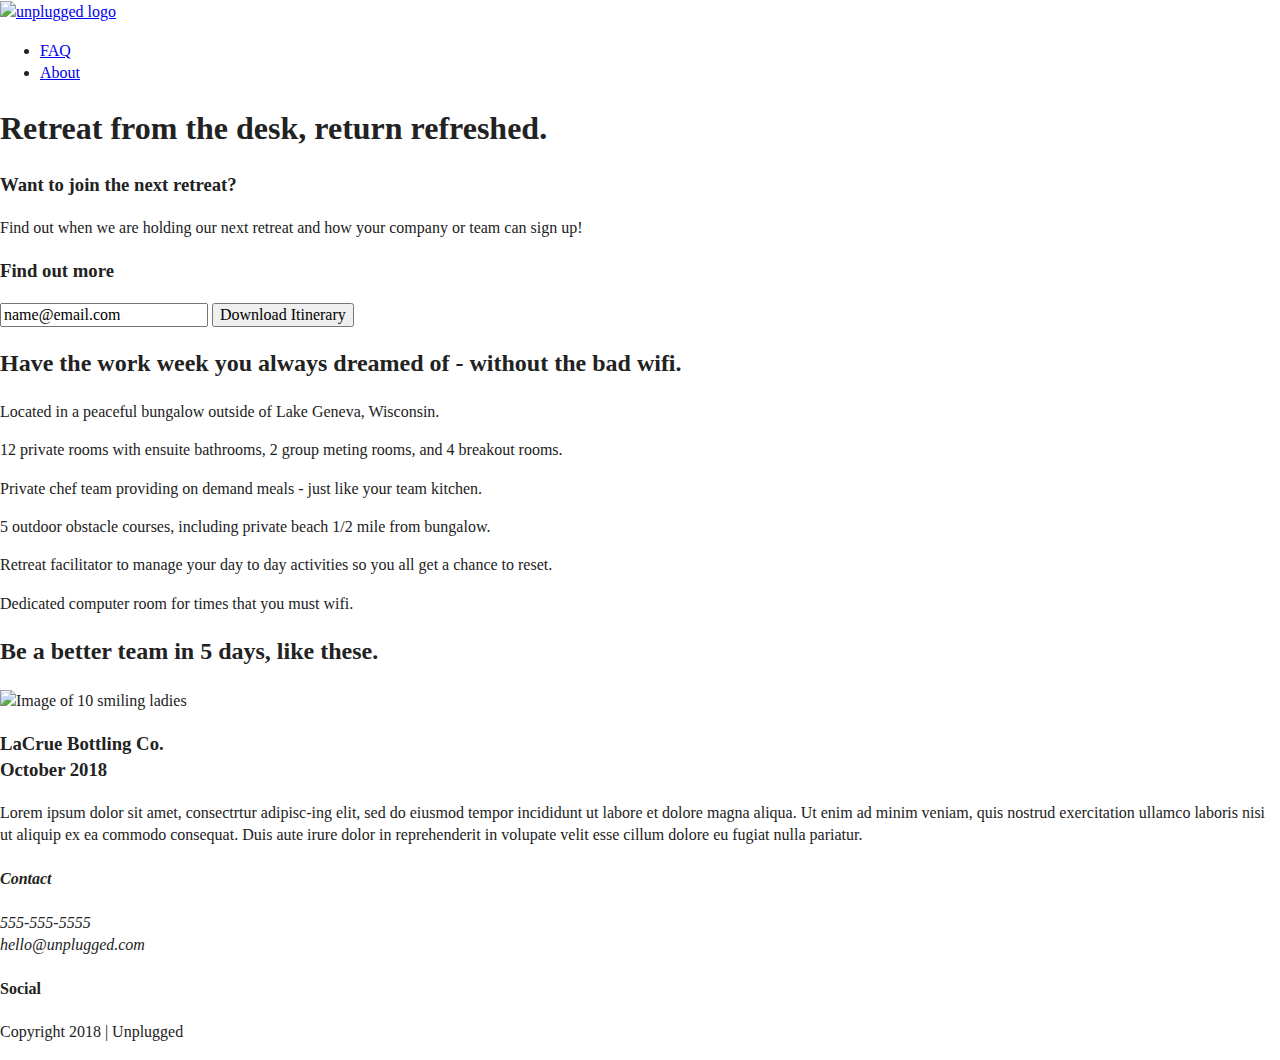
==== index.html @ beb0c704 "Completed bottom half of the homepage" ====
<!doctype html>
<html class="no-js" lang="">

<head>
  <meta charset="utf-8">
  <title>Unplugged Retreat</title>
  <meta name="description" content="">
  <meta name="viewport" content="width=device-width, initial-scale=1">

  <meta property="og:title" content="">
  <meta property="og:type" content="">
  <meta property="og:url" content="">
  <meta property="og:image" content="">

  <link rel="manifest" href="site.webmanifest">
  <link rel="apple-touch-icon" href="icon.png">
  <!-- Place favicon.ico in the root directory -->

  <link rel="stylesheet" href="css/normalize.css">
  <link rel="stylesheet" href="css/main.css">

  <meta name="theme-color" content="#fafafa">
</head>

<body>

  <!-- Add your site or application content here -->

  <header>
    <div class="content-wrapper">
      <a href="#"><img src="" alt="unplugged logo"></a>
      <div class="header-divider"></div>
      
      <nav>
        <ul>
          <li><a href="faq/index.html" target="_blank">FAQ</a></li>
          <li><a href="about/index.html" target="_blank">About</a></li>
        </ul>
      </nav>

    </div>
  </header>
  
  <main>

    <section class="hero-area">
      <div class="content-wrapper">
        <h1> Retreat from the desk, return refreshed.</h1>
      </div>  
    </section>

    <aside> <!-- newsletter sign up-->
      <div class="content-wrapper">
        <div class="form-description">
          <h3>Want to join the next retreat?</h3>
          <p>Find out when we are holding our next retreat and how your company or team can sign up!</p>
        </div>

        <div class="form">
          <h3>Find out more</h3>
          <input type="text" name="name" value="name@email.com">
          <input type="button" value="Download Itinerary">
        </div>

      </div> <!-- newsletter sign up content wrapper ends -->
    </aside>

    <section class="features"> <!-- features section-->
      <div class="content-wrapper">
        <h2>Have the work week you always dreamed of - without the bad wifi.</h2>  
        <div class="features-items">
          <article>
            <p class="fontawesome-icon"></p>
            <p class="features-item-description">Located in a peaceful bungalow outside of Lake Geneva, Wisconsin.</p>
          </article>

          <article>
            <p class="fontawesome-icon"></p>
            <p class="features-item-description">12 private rooms with ensuite bathrooms, 2 group meting rooms, and 4 breakout rooms.</p>
          </article>

          <article>
            <p class="fontawesome-icon"></p>
            <p class="features-item-description">Private chef team providing on demand meals - just like your team kitchen.</p>
          </article>

          <article>
            <p class="fontawesome-icon"></p>
            <p class="features-item-description">5 outdoor obstacle courses, including private beach 1/2 mile from bungalow.</p>
          </article>

          <article>
            <p class="fontawesome-icon"></p>
            <p class="features-item-description">Retreat facilitator to manage your day to day activities so you all get a chance to reset.</p>
          </article>

          <article>
            <p class="fontawesome-icon"></p>
            <p class="features-item-description">Dedicated computer room for times that you must wifi.</p>
          </article>
        </div>
      </div><!-- features content wrapper ends -->
    </section> 
     
    <section class="reviews"> <!-- reviews section-->
      <div class="content-wrapper">
        <h2>Be a better team in 5 days, like these.</h2>  
      
        <article>
          <div>
            <img src="" alt="Image of 10 smiling ladies">
            <h3>LaCrue Bottling Co.<br>October 2018</h3>
            <p>Lorem ipsum dolor sit amet, consectrtur adipisc-ing elit, sed do eiusmod tempor incididunt ut labore et dolore magna aliqua. Ut enim ad minim veniam, quis nostrud exercitation ullamco laboris nisi ut aliquip ex ea commodo consequat. Duis aute irure dolor in reprehenderit in volupate velit esse cillum dolore eu fugiat nulla pariatur.</p>  
          </div>
        </article>

      </div><!-- review content wrapper ends -->
    </section> 
  </main> <!-- main wrapper ends-->

  <footer>
    <div class="content-wrapper">
      <div class="footer-content">
        <address class="contact">
          <h4>Contact</h4>
          <p>
            555-555-5555<br>
            hello@unplugged.com
          </p>
        </address>
      
        <div class="social">
          <h4>Social</h4>
          
          <div class="social-icons">
            <p>
              <a href="https://www.facebook.com/Skillcrush/" target="_blank"></a>
            </p>
            <p>
              <a href="https://twitter.com/Skillcrush" target="_blank"></a>
            </p>
            <p>
              <a href="https://www.instagram.com/skillcrush/" target="_blank"></a>
            </p>
          </div>  
        </div> <!-- "social" class ends here --> 

      </div> <!-- "footer content" class ends --> 
    </div> <!--content-wrapper ends-->
  
    <div class="copyright">
      <p>Copyright 2018 | Unplugged</p> 
    </div>
  </footer>

  <script src="js/vendor/modernizr-3.11.2.min.js"></script>
  <script src="js/plugins.js"></script>
  <script src="js/main.js"></script>

  <!-- Google Analytics: change UA-XXXXX-Y to be your site's ID. -->
  <script>
    window.ga = function () { ga.q.push(arguments) }; ga.q = []; ga.l = +new Date;
    ga('create', 'UA-XXXXX-Y', 'auto'); ga('set', 'anonymizeIp', true); ga('set', 'transport', 'beacon'); ga('send', 'pageview')
  </script>
  <script src="https://www.google-analytics.com/analytics.js" async></script>
</body>

</html>
---- css/main.css ----
/*! HTML5 Boilerplate v8.0.0 | MIT License | https://html5boilerplate.com/ */

/* main.css 2.1.0 | MIT License | https://github.com/h5bp/main.css#readme */
/*
 * What follows is the result of much research on cross-browser styling.
 * Credit left inline and big thanks to Nicolas Gallagher, Jonathan Neal,
 * Kroc Camen, and the H5BP dev community and team.
 */

/* ==========================================================================
   Base styles: opinionated defaults
   ========================================================================== */

html {
  color: #222;
  font-size: 1em;
  line-height: 1.4;
}

/*
 * Remove text-shadow in selection highlight:
 * https://twitter.com/miketaylr/status/12228805301
 *
 * Vendor-prefixed and regular ::selection selectors cannot be combined:
 * https://stackoverflow.com/a/16982510/7133471
 *
 * Customize the background color to match your design.
 */

::-moz-selection {
  background: #b3d4fc;
  text-shadow: none;
}

::selection {
  background: #b3d4fc;
  text-shadow: none;
}

/*
 * A better looking default horizontal rule
 */

hr {
  display: block;
  height: 1px;
  border: 0;
  border-top: 1px solid #ccc;
  margin: 1em 0;
  padding: 0;
}

/*
 * Remove the gap between audio, canvas, iframes,
 * images, videos and the bottom of their containers:
 * https://github.com/h5bp/html5-boilerplate/issues/440
 */

audio,
canvas,
iframe,
img,
svg,
video {
  vertical-align: middle;
}

/*
 * Remove default fieldset styles.
 */

fieldset {
  border: 0;
  margin: 0;
  padding: 0;
}

/*
 * Allow only vertical resizing of textareas.
 */

textarea {
  resize: vertical;
}

/* ==========================================================================
   Author's custom styles
   ========================================================================== */

/* ==========================================================================
   Helper classes
   ========================================================================== */

/*
 * Hide visually and from screen readers
 */

.hidden,
[hidden] {
  display: none !important;
}

/*
 * Hide only visually, but have it available for screen readers:
 * https://snook.ca/archives/html_and_css/hiding-content-for-accessibility
 *
 * 1. For long content, line feeds are not interpreted as spaces and small width
 *    causes content to wrap 1 word per line:
 *    https://medium.com/@jessebeach/beware-smushed-off-screen-accessible-text-5952a4c2cbfe
 */

.sr-only {
  border: 0;
  clip: rect(0, 0, 0, 0);
  height: 1px;
  margin: -1px;
  overflow: hidden;
  padding: 0;
  position: absolute;
  white-space: nowrap;
  width: 1px;
  /* 1 */
}

/*
 * Extends the .sr-only class to allow the element
 * to be focusable when navigated to via the keyboard:
 * https://www.drupal.org/node/897638
 */

.sr-only.focusable:active,
.sr-only.focusable:focus {
  clip: auto;
  height: auto;
  margin: 0;
  overflow: visible;
  position: static;
  white-space: inherit;
  width: auto;
}

/*
 * Hide visually and from screen readers, but maintain layout
 */

.invisible {
  visibility: hidden;
}

/*
 * Clearfix: contain floats
 *
 * For modern browsers
 * 1. The space content is one way to avoid an Opera bug when the
 *    `contenteditable` attribute is included anywhere else in the document.
 *    Otherwise it causes space to appear at the top and bottom of elements
 *    that receive the `clearfix` class.
 * 2. The use of `table` rather than `block` is only necessary if using
 *    `:before` to contain the top-margins of child elements.
 */

.clearfix::before,
.clearfix::after {
  content: " ";
  display: table;
}

.clearfix::after {
  clear: both;
}

/* ==========================================================================
   EXAMPLE Media Queries for Responsive Design.
   These examples override the primary ('mobile first') styles.
   Modify as content requires.
   ========================================================================== */

@media only screen and (min-width: 35em) {
  /* Style adjustments for viewports that meet the condition */
}

@media print,
  (-webkit-min-device-pixel-ratio: 1.25),
  (min-resolution: 1.25dppx),
  (min-resolution: 120dpi) {
  /* Style adjustments for high resolution devices */
}

/* ==========================================================================
   Print styles.
   Inlined to avoid the additional HTTP request:
   https://www.phpied.com/delay-loading-your-print-css/
   ========================================================================== */

@media print {
  *,
  *::before,
  *::after {
    background: #fff !important;
    color: #000 !important;
    /* Black prints faster */
    box-shadow: none !important;
    text-shadow: none !important;
  }

  a,
  a:visited {
    text-decoration: underline;
  }

  a[href]::after {
    content: " (" attr(href) ")";
  }

  abbr[title]::after {
    content: " (" attr(title) ")";
  }

  /*
   * Don't show links that are fragment identifiers,
   * or use the `javascript:` pseudo protocol
   */
  a[href^="#"]::after,
  a[href^="javascript:"]::after {
    content: "";
  }

  pre {
    white-space: pre-wrap !important;
  }

  pre,
  blockquote {
    border: 1px solid #999;
    page-break-inside: avoid;
  }

  /*
   * Printing Tables:
   * https://web.archive.org/web/20180815150934/http://css-discuss.incutio.com/wiki/Printing_Tables
   */
  thead {
    display: table-header-group;
  }

  tr,
  img {
    page-break-inside: avoid;
  }

  p,
  h2,
  h3 {
    orphans: 3;
    widows: 3;
  }

  h2,
  h3 {
    page-break-after: avoid;
  }
}
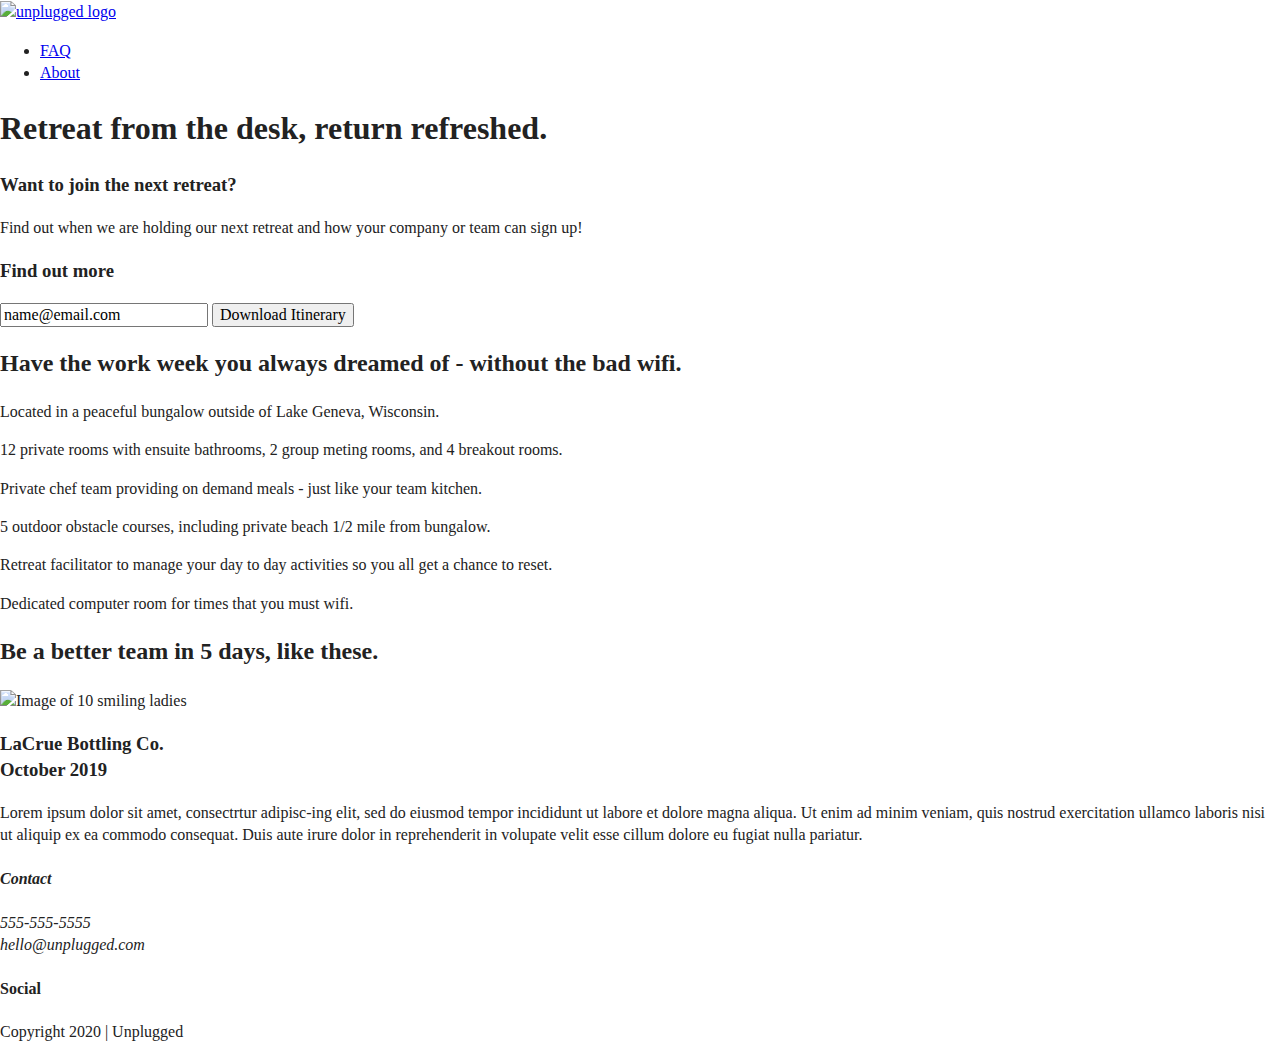
==== commit 0327e931: "Coded about page and updated footer code on all three pages" ====
--- a/index.html
+++ b/index.html
@@ -109,7 +109,7 @@
         <article>
           <div>
             <img src="" alt="Image of 10 smiling ladies">
-            <h3>LaCrue Bottling Co.<br>October 2018</h3>
+            <h3>LaCrue Bottling Co.<br>October 2019</h3>
             <p>Lorem ipsum dolor sit amet, consectrtur adipisc-ing elit, sed do eiusmod tempor incididunt ut labore et dolore magna aliqua. Ut enim ad minim veniam, quis nostrud exercitation ullamco laboris nisi ut aliquip ex ea commodo consequat. Duis aute irure dolor in reprehenderit in volupate velit esse cillum dolore eu fugiat nulla pariatur.</p>  
           </div>
         </article>
@@ -149,7 +149,7 @@
     </div> <!--content-wrapper ends-->
   
     <div class="copyright">
-      <p>Copyright 2018 | Unplugged</p> 
+      <p>Copyright 2020 | Unplugged</p> 
     </div>
   </footer>
 
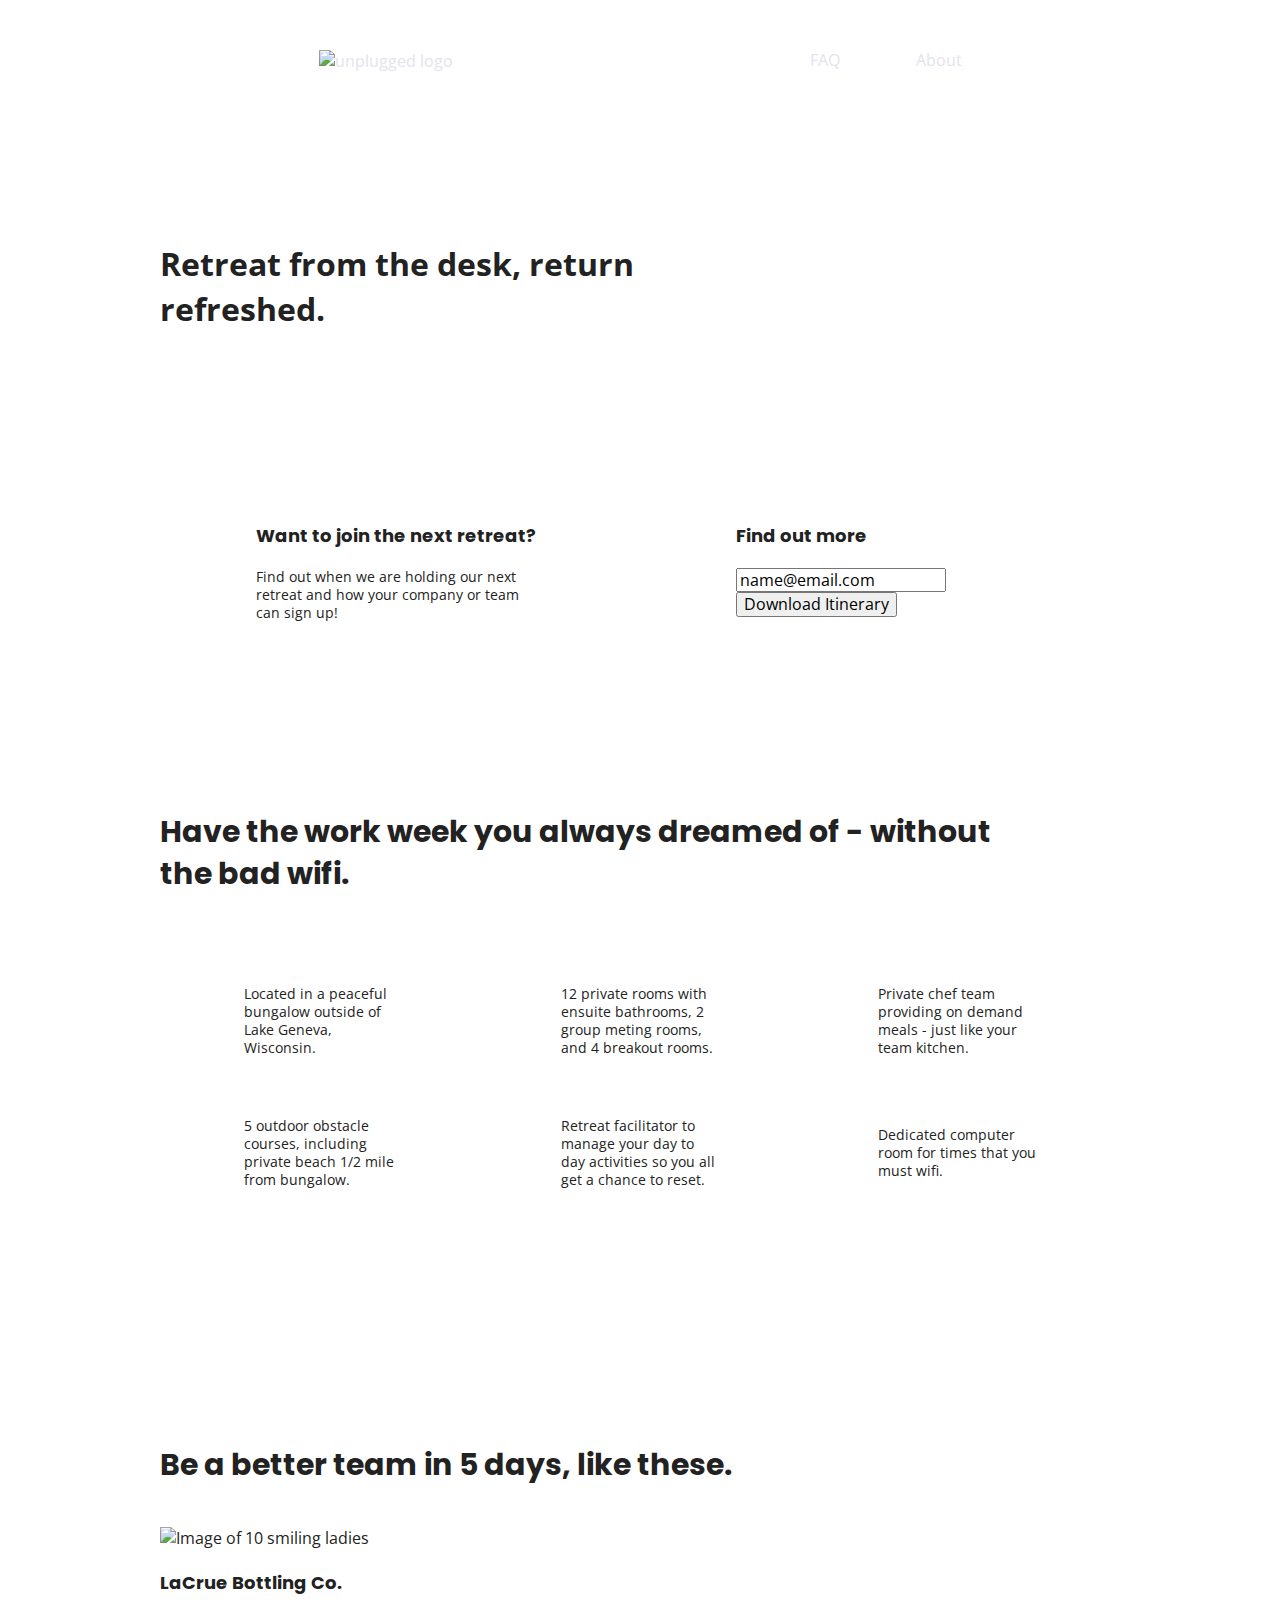
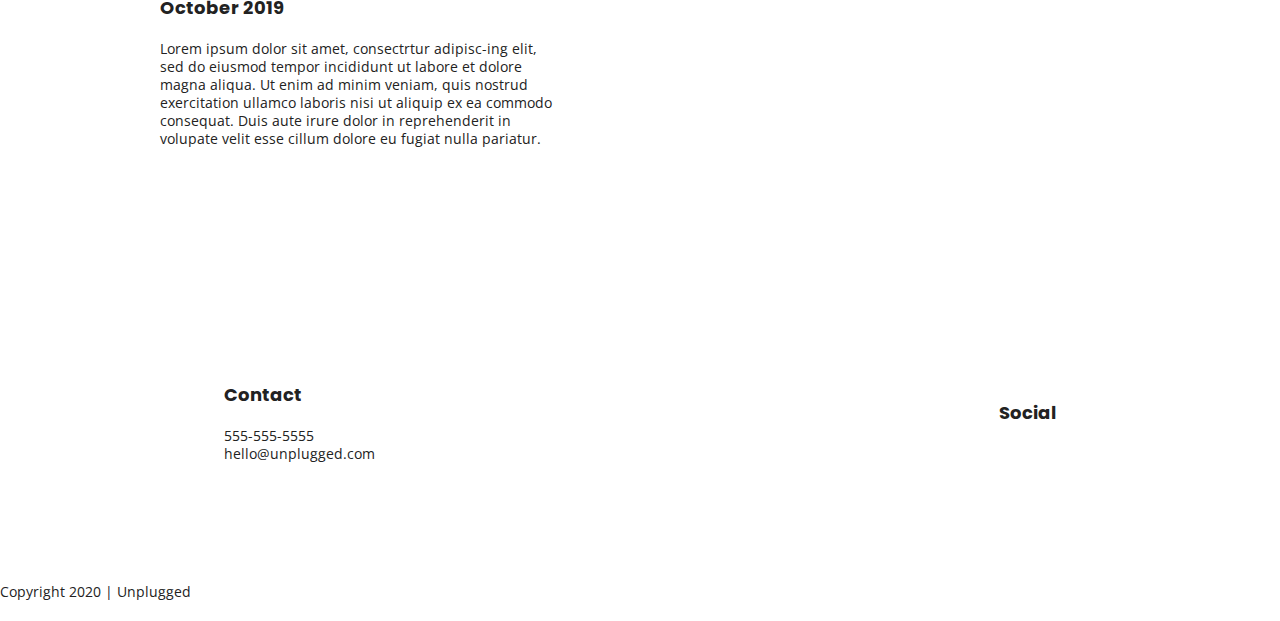
==== commit f25ad606: "Added a google fonts link to all three html files and general styles to the top of the main css doc." ====
--- a/index.html
+++ b/index.html
@@ -20,6 +20,9 @@
   <link rel="stylesheet" href="css/main.css">
 
   <meta name="theme-color" content="#fafafa">
+  
+  <!-- Google Fonts -->
+  <link href="https://fonts.googleapis.com/css?family=Open+Sans:400,700|Poppins:500,700" rel="stylesheet">
 </head>
 
 <body>
--- a/css/main.css
+++ b/css/main.css
@@ -86,6 +86,250 @@
 /* ==========================================================================
    Author's custom styles
    ========================================================================== */
+
+/* General Styles */
+ 
+html {
+	font-size: 16px;
+}
+ 
+body {
+  font-family: 'Open Sans', sans-serif;
+  font-size: 1em;
+  text-align: left;
+}
+ 
+ul, 
+ol {
+  list-style-type: none;
+}
+ 
+a {
+	color: #e2e3ed;
+  text-decoration: none;
+}
+ 
+h2 {
+  font-family: 'Poppins', sans-serif;
+  font-size: 1.875em;
+}
+ 
+h3, 
+h4 {
+  font-family: 'Poppins', sans-serif;
+  font-size: 1.125em;
+  margin: 20px 0;
+}
+ 
+p {
+	font-size: .875em;
+  line-height: 1.285;
+}
+ 
+img {
+ 
+}
+ 
+figure {
+ 
+}
+ 
+address {
+  font-style: normal;
+}
+
+.content-wrapper {
+  width: 90%;
+  margin: 50px 0;
+  }
+
+/*-- Base Header & Footer Styles --*/
+
+header, footer {
+  align-items: center;
+  display: flex;
+  flex-flow: row wrap;
+  justify-content: center;
+}
+
+header {
+  padding: 15px 0;
+}
+
+header .content-wrapper {
+  align-items: center;
+  display: flex;
+  flex-flow: row wrap;
+  justify-content: center;
+  margin: 0;
+}
+
+.header-divider {
+  width: 100%;
+  height: 1px;
+  margin: 10px 0 20px 0;
+}
+
+header nav {
+  align-items: center;
+  display: flex;
+  flex-flow: row wrap;
+  justify-content: space-around;
+  width: 60%;
+}
+
+header nav ul {
+  display: flex;
+  justify-content: space-around;
+  width: 100%;
+}
+
+footer {
+  flex-direction: column;
+}
+
+footer p {
+  margin: 0;
+}
+
+footer .content-wrapper {
+  margin: 50px 0;
+  width: 55%;
+}
+
+footer .contact {
+  margin-bottom: 50px;
+}
+
+footer .social-icons {
+  align-items: center;
+  display: flex;
+  justify-content: space-around;
+}
+
+footer .social-icons p {
+  align-items: center;
+  display: flex;
+  justify-content: center;
+}
+
+footer .copyright {
+  margin: 20px 0;
+}
+
+/*-- Mobile Styles - Homepage --*/
+
+/* Hero Area */
+
+.hero-area {
+  background: url('img/jake-melara-30679-unsplash.png');
+  display: flex;
+  flex-flow: row wrap;
+  justify-content: center;
+}
+
+/* Aside */
+
+aside {
+  display: flex;
+  justify-content: center;
+  align-items: center;
+  flex-flow: row wrap;
+}
+
+/* Features */
+
+.features {
+  display: flex;
+  flex-flow: row wrap;
+  justify-content: center;
+}
+
+.features h2 {
+  margin-bottom: 60px;
+}
+
+.features article {
+  margin: 30px 0;
+  width: 63%;
+}
+
+.features .features-items {
+  align-items: center;
+  display: flex;
+  flex-flow: row wrap;
+  justify-content: center;
+}
+
+.features p {
+  margin: 0;
+}
+
+/* Reviews */
+
+.reviews {
+  display: flex;
+  justify-content: center;
+  flex-flow: row wrap;
+}
+
+.reviews h2 {
+  margin-bottom: 40px;
+}
+
+.reviews h3 {
+  margin: 20px 0;
+  width: 55%;
+}
+
+/* ==========================================================================
+   About Page
+   ========================================================================== */
+
+.mission {
+  align-items: center;
+  display: flex;
+  flex-flow: row wrap;
+  justify-content: center;
+}
+
+.contact-section {
+  align-items: center;
+  display: flex;
+  flex-flow: row wrap;
+  justify-content: center;
+}
+
+.contact-content p {
+  margin: 0;
+}
+
+/* ==========================================================================
+   FAQ Page
+   ========================================================================== */
+
+.faq {
+  align-items: center;
+  display: flex;
+  flex-flow: row wrap;
+  justify-content: center;
+}
+
+.faq .content-wrapper {
+  align-items: center;
+  display: flex;
+  flex-flow: row wrap;
+  justify-content: center;
+  margin: 50px 0 0 0;
+}
+
+.faq h2 {
+  margin-bottom: 40px;
+}
+
+.faq-content {
+  margin-bottom: 50px;
+}
 
 /* ==========================================================================
    Helper classes
@@ -175,16 +419,192 @@
    Modify as content requires.
    ========================================================================== */
 
-@media only screen and (min-width: 35em) {
-  /* Style adjustments for viewports that meet the condition */
-}
-
-@media print,
-  (-webkit-min-device-pixel-ratio: 1.25),
-  (min-resolution: 1.25dppx),
-  (min-resolution: 120dpi) {
-  /* Style adjustments for high resolution devices */
-}
+  @media only screen and (min-width: 768px) {
+    /* Tablet Style here */
+
+    /* General styles */
+    .content-wrapper {
+      margin: 100px 0;
+      max-width: 640px;
+    }
+
+    /* Header */
+    header {
+      justify-content: space-around;
+      padding: 33px 0;
+    }
+
+    header .content-wrapper {
+      justify-content: space-around;
+      width: 100%;
+    }
+
+    header nav {
+      width: 20%; 
+    }
+
+    header nav ul {
+      justify-content: space-between;
+    }
+
+    .header-divider {
+      display: none;
+    }
+
+    /* Hero Area */
+
+    /* Aside */
+    aside .content-wrapper {
+      display: flex;
+      flex-flow: row wrap;
+      justify-content: space-between;
+      margin: 50px 0;
+    }
+
+    aside .content-wrapper .form-description,
+    aside .content-wrapper .form {               
+      margin: 0;
+      width:  40%;
+    }
+
+    /* Features */
+    .features article {
+      align-items: center;
+      display: flex;
+      flex-basis: 50%;
+      flex-flow: column wrap;
+      justify-content: center;
+    }
+
+    .features .features-item-description {
+      width: 50%;
+    }
+
+    /* Reviews */
+    .reviews article {
+      display: flex;
+      justify-content: space-between;
+    }
+
+    .reviews article div {
+      width: 49%;         
+    }
+
+    /* Footer */
+    footer .content-wrapper {
+      margin: 100px 0;
+      width: 65% 
+    }
+
+    .footer-content {
+      align-items: center;
+      display: flex;
+      justify-content: space-between;
+    }
+
+    footer .contact {
+      margin-bottom: 0;
+    }
+
+    footer .copyright {
+      width: 100%;
+    }
+
+    /* ==========================================================================
+     About Page
+     ========================================================================== */
+  
+    .mission-content {
+      display: flex;
+      justify-content: space-between;
+      align-items: center;
+      padding-top: 20px
+    }
+  
+    .mission-content p {
+      width: 45%;
+    }
+  
+    .contact-section .content-wrapper h2 {
+      width: 80%;
+    }
+  
+    .contact-content {
+      display: flex;
+      justify-content: space-between;
+      align-items: flex-start;
+    }
+
+    /* ==========================================================================
+     FAQ Page
+     ========================================================================== */
+  
+    .faq .content-wrapper {
+      justify-content: space-between;
+    }
+  
+    .faq-content {
+      flex-basis: 45%;
+    }
+  
+    .faq h2 {
+      width: 100%;
+    }
+
+  }
+
+  @media only screen and (min-width: 1200px) {
+    /* Desktop Style here */
+    .content-wrapper {
+      max-width: 960px;
+    }
+
+    /* Hero */
+    .hero-area h1 {
+      width: 60%;
+    }
+
+    /* Aside */
+    aside .content-wrapper {
+      justify-content: space-around;
+    }
+
+    aside .content-wrapper .form-description,
+    aside .content-wrapper .form {
+      width: 30%;
+    }
+
+    /* Features */
+    .features h2 {
+      width: 90%;
+    }
+
+    .features article {
+      flex-basis: 33%;
+    }
+  
+    /* Reviews */
+    .reviews article div {
+      width: 42%;
+    }
+
+    /* ==========================================================================
+    About Page
+    ========================================================================== */
+
+    .mission h2,
+    .contact-section .content-wrapper h2 {
+      width: 95%;
+    }
+
+    /* ==========================================================================
+    FAQ Page
+    ========================================================================== */
+    .faq h2 {
+      width: 100%;
+    }
+
+  }
 
 /* ==========================================================================
    Print styles.
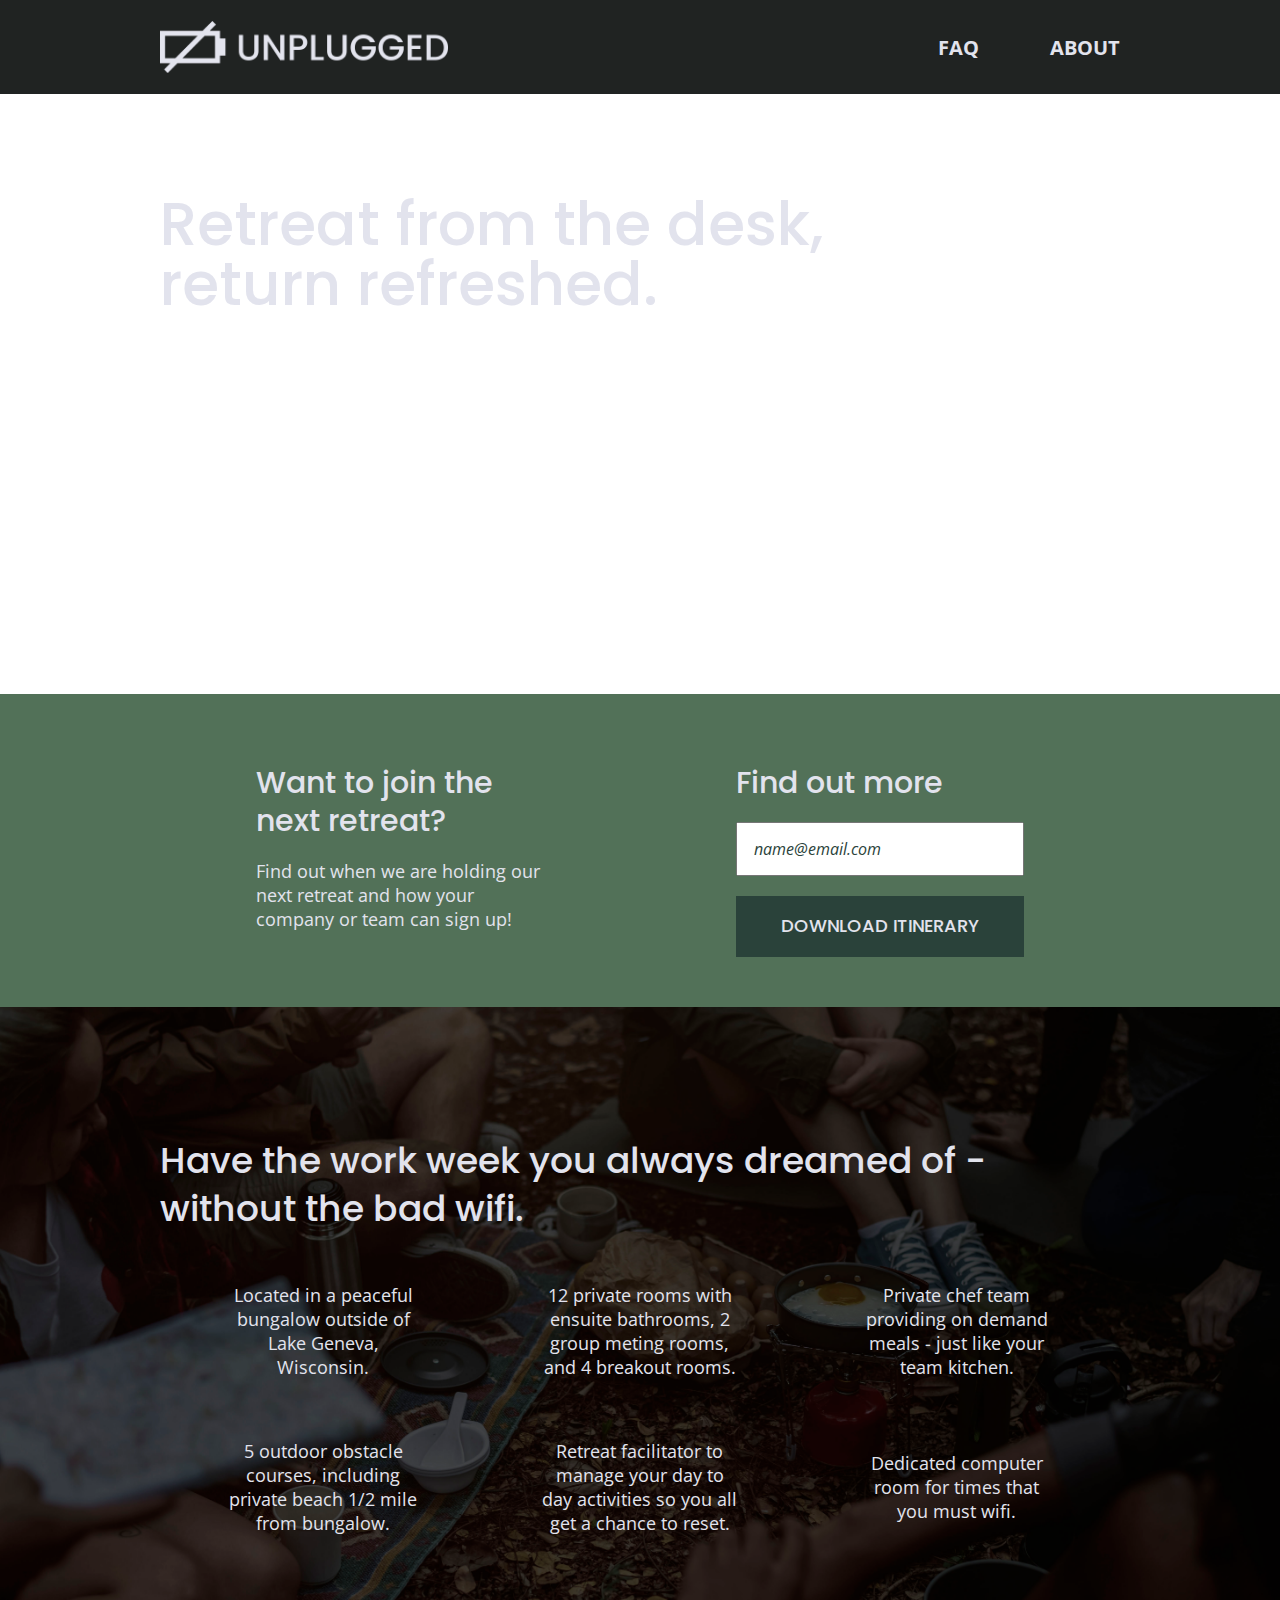
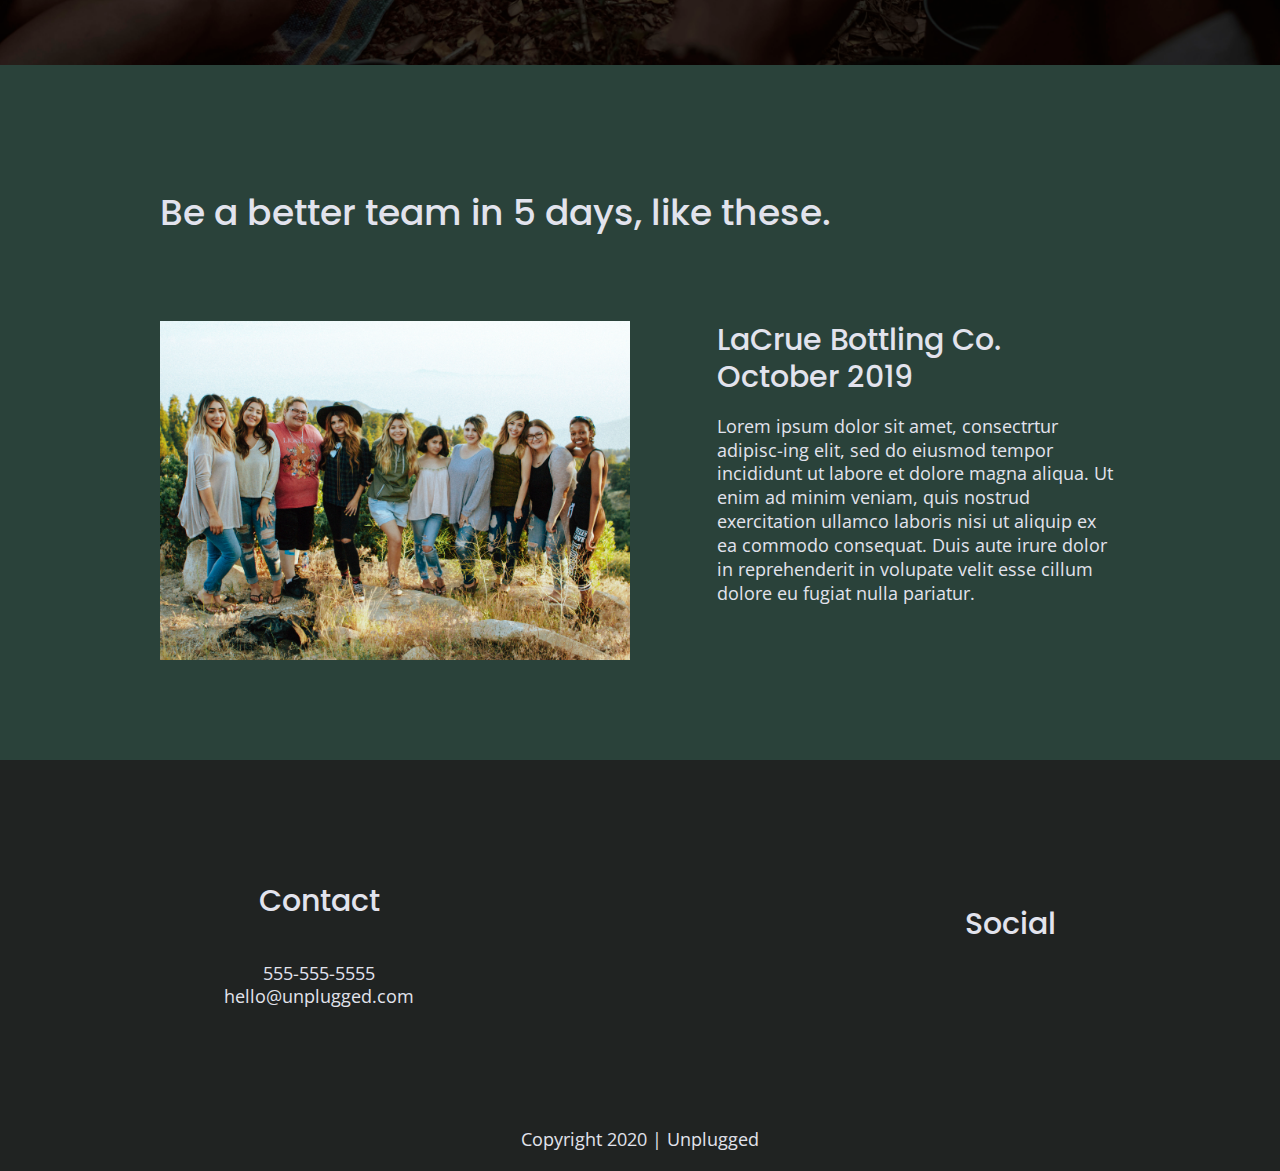
==== commit 093c13cd: "Added figure tags to all three html files and updated the main css file to make all images responsiv" ====
--- a/index.html
+++ b/index.html
@@ -31,7 +31,10 @@
 
   <header>
     <div class="content-wrapper">
-      <a href="#"><img src="" alt="unplugged logo"></a>
+      <figure>
+        <a href="#">
+          <img src="img/unpluggedlogo.png" alt="unplugged logo"></a>
+      </figure>
       <div class="header-divider"></div>
       
       <nav>
@@ -110,8 +113,10 @@
         <h2>Be a better team in 5 days, like these.</h2>  
       
         <article>
+          <figure>
+            <img src="img/omar-lopez-296944-unsplash.jpg" alt="ten smiling ladies">
+          </figure>
           <div>
-            <img src="" alt="Image of 10 smiling ladies">
             <h3>LaCrue Bottling Co.<br>October 2019</h3>
             <p>Lorem ipsum dolor sit amet, consectrtur adipisc-ing elit, sed do eiusmod tempor incididunt ut labore et dolore magna aliqua. Ut enim ad minim veniam, quis nostrud exercitation ullamco laboris nisi ut aliquip ex ea commodo consequat. Duis aute irure dolor in reprehenderit in volupate velit esse cillum dolore eu fugiat nulla pariatur.</p>  
           </div>
--- a/css/main.css
+++ b/css/main.css
@@ -94,6 +94,7 @@
 }
  
 body {
+  color: #e2e3ed;
   font-family: 'Open Sans', sans-serif;
   font-size: 1em;
   text-align: left;
@@ -112,12 +113,14 @@
 h2 {
   font-family: 'Poppins', sans-serif;
   font-size: 1.875em;
+  font-weight: 500;
 }
  
 h3, 
 h4 {
   font-family: 'Poppins', sans-serif;
   font-size: 1.125em;
+  font-weight: 500;
   margin: 20px 0;
 }
  
@@ -127,11 +130,11 @@
 }
  
 img {
- 
+ width: 100%;
 }
  
 figure {
- 
+ margin: 0;
 }
  
 address {
@@ -147,6 +150,7 @@
 
 header, footer {
   align-items: center;
+  background-color: #202322;
   display: flex;
   flex-flow: row wrap;
   justify-content: center;
@@ -164,17 +168,29 @@
   margin: 0;
 }
 
+header figure {
+  width: 60%;
+  display: flex;
+  justify-content: center;
+  align-items: center;
+  flex-flow: row wrap;
+}
+
 .header-divider {
-  width: 100%;
+  background: #3a3a3a; 
   height: 1px;
   margin: 10px 0 20px 0;
+  width: 100%;
 }
 
 header nav {
   align-items: center;
   display: flex;
+  font-size: 1.125em;
+  font-weight: 700;
   flex-flow: row wrap;
   justify-content: space-around;
+  text-transform: uppercase;
   width: 60%;
 }
 
@@ -184,8 +200,13 @@
   width: 100%;
 }
 
+header nav ul li {
+  font-size: 1.125em;
+}
+
 footer {
   flex-direction: column;
+  text-align: center;
 }
 
 footer p {
@@ -222,24 +243,64 @@
 /* Hero Area */
 
 .hero-area {
-  background: url('img/jake-melara-30679-unsplash.png');
-  display: flex;
-  flex-flow: row wrap;
-  justify-content: center;
+  background-image: url(../img/jake-melara-30679-unsplash.jpg);
+  background-size: cover;
+  background-position: center;
+  min-height: 500px;
+  display: flex;
+  flex-flow: row wrap;
+  justify-content: center;
+}
+
+.hero-area h1 {
+  font-family: 'Poppins', Helvetica, Arial, sans-serif;
+  font-size: 2.25em;
+  font-weight: 500; 
+  line-height: 1.2; 
 }
 
 /* Aside */
 
 aside {
-  display: flex;
-  justify-content: center;
-  align-items: center;
-  flex-flow: row wrap;
+  align-items: center;
+  background-color: #527158;
+  display: flex;
+  flex-flow: row wrap;
+  justify-content: center;
+}
+
+aside .form{
+  margin-top: 30px;
+}
+
+input[type=text] {
+  box-sizing: border-box;
+  width: 100%;
+  color: #2a423a;
+  font-style: italic;
+  padding: 1em;
+}
+
+input[type=button] {
+  width: 100%;
+  padding: 20px 0;
+  margin-top: 20px;
+  background-color: #2a423a;
+  font-family: 'Poppins', Helvetica, Arial, sans-serif;
+  font-weight: 500;
+  font-size: 1.125em;
+  color: #e2e3ed;
+  border: none;
+  text-align: center;
+  text-transform: uppercase;
 }
 
 /* Features */
 
 .features {
+  background-image: url(../img/rawpixel-800820-unsplash1.jpg);
+  background-size: cover;
+  background-position: center;
   display: flex;
   flex-flow: row wrap;
   justify-content: center;
@@ -263,11 +324,13 @@
 
 .features p {
   margin: 0;
+  text-align: center;
 }
 
 /* Reviews */
 
 .reviews {
+  background-color: #2a423a;
   display: flex;
   justify-content: center;
   flex-flow: row wrap;
@@ -275,6 +338,7 @@
 
 .reviews h2 {
   margin-bottom: 40px;
+  line-height: 1;
 }
 
 .reviews h3 {
@@ -288,6 +352,7 @@
 
 .mission {
   align-items: center;
+  background-color: #527158;
   display: flex;
   flex-flow: row wrap;
   justify-content: center;
@@ -295,6 +360,7 @@
 
 .contact-section {
   align-items: center;
+  background-color: #2a423a;
   display: flex;
   flex-flow: row wrap;
   justify-content: center;
@@ -310,6 +376,7 @@
 
 .faq {
   align-items: center;
+  background-color: #527158;
   display: flex;
   flex-flow: row wrap;
   justify-content: center;
@@ -324,11 +391,16 @@
 }
 
 .faq h2 {
+  line-height: 1;
   margin-bottom: 40px;
 }
 
 .faq-content {
   margin-bottom: 50px;
+}
+
+.faq-content h4 {
+  line-height: 1.333;
 }
 
 /* ==========================================================================
@@ -419,192 +491,295 @@
    Modify as content requires.
    ========================================================================== */
 
-  @media only screen and (min-width: 768px) {
-    /* Tablet Style here */
-
-    /* General styles */
-    .content-wrapper {
-      margin: 100px 0;
-      max-width: 640px;
-    }
-
-    /* Header */
-    header {
-      justify-content: space-around;
-      padding: 33px 0;
-    }
-
-    header .content-wrapper {
-      justify-content: space-around;
-      width: 100%;
-    }
-
-    header nav {
-      width: 20%; 
-    }
-
-    header nav ul {
-      justify-content: space-between;
-    }
-
-    .header-divider {
-      display: none;
-    }
-
-    /* Hero Area */
-
-    /* Aside */
-    aside .content-wrapper {
-      display: flex;
-      flex-flow: row wrap;
-      justify-content: space-between;
-      margin: 50px 0;
-    }
-
-    aside .content-wrapper .form-description,
-    aside .content-wrapper .form {               
-      margin: 0;
-      width:  40%;
-    }
-
-    /* Features */
-    .features article {
-      align-items: center;
-      display: flex;
-      flex-basis: 50%;
-      flex-flow: column wrap;
-      justify-content: center;
-    }
-
-    .features .features-item-description {
-      width: 50%;
-    }
-
-    /* Reviews */
-    .reviews article {
-      display: flex;
-      justify-content: space-between;
-    }
-
-    .reviews article div {
-      width: 49%;         
-    }
-
-    /* Footer */
-    footer .content-wrapper {
-      margin: 100px 0;
-      width: 65% 
-    }
-
-    .footer-content {
-      align-items: center;
-      display: flex;
-      justify-content: space-between;
-    }
-
-    footer .contact {
-      margin-bottom: 0;
-    }
-
-    footer .copyright {
-      width: 100%;
-    }
-
-    /* ==========================================================================
-     About Page
-     ========================================================================== */
+@media only screen and (min-width: 768px) {
+  /* Tablet Style here */
+
+  /* General styles */
+  .content-wrapper {
+    margin: 100px 0;
+    max-width: 640px;
+  }
+
+  h2 {
+    font-size: 2.25em;
+    line-height: 1.333;
+  }
   
-    .mission-content {
-      display: flex;
-      justify-content: space-between;
-      align-items: center;
-      padding-top: 20px
-    }
+  h3 {
+    font-size: 1.5em;
+    line-height: 1.25;
+  }
+
+  /* Header */
+  header {
+    justify-content: space-around;
+    padding: 33px 0;
+  }
+
+  header .content-wrapper {
+    justify-content: space-between;
+    width: 100%;
+  }
+
+  header figure {
+    width: 30%;
+  }
+
+  header nav {
+    width: 20%; 
+  }
+
+  header nav ul {
+    justify-content: space-between;
+    padding-left: 10px;
+  }
+
+  .header-divider {
+    display: none;
+  }
+
+  /* Hero Area */
+
+  .hero-area {
+    min-height: 600px;
+  }
+
+  .hero-area h1 {
+    font-size: 3em;
+    line-height: 1;
+    margin: 0;
+  }
+
+  /* Aside */
+  aside .content-wrapper {
+    display: flex;
+    flex-flow: row wrap;
+    justify-content: space-between;
+    margin: 50px 0;
+  }
+
+  aside .content-wrapper .form-description,
+  aside .content-wrapper .form {               
+    margin: 0;
+    width:  40%;
+  }
+
+  /* Features */
+
+  .features h2 {
+    margin-bottom: 20px;
+  }
+
+  .features article {
+    align-items: center;
+    display: flex;
+    flex-basis: 50%;
+    flex-flow: column wrap;
+    justify-content: center;
+  }
+
+  .features .features-item-description {
+    width: 62%;
+  }
+
+  /* Reviews */
+  .reviews article {
+    display: flex;
+    justify-content: space-between;
+  }
+
+  .reviews h2 {
+    width: 85%;
+  }
+
+  .reviews article figure,
+  .reviews article div {
+    width: 49%;         
+  }
+
+  .reviews h3 {
+    width: 75%;
+    margin: 0;
+  }
+
+  /* Footer */
+  footer .content-wrapper {
+    margin: 100px 0;
+    width: 65% 
+  }
+
+  footer .footer-content {
+    align-items: center;
+    display: flex;
+    flex-direction: row;
+    justify-content: space-between;
+  }
+
+  footer .contact {
+    margin-bottom: 0;
+  }
+
+  footer h4 {
+    font-size: 1.5em;
+    margin-bottom: 40px;
+  }
+
+  footer p {
+    line-height: 1.285;
+  }
+
+  footer .copyright {
+    width: 100%;
+  }
+
+  /* ==========================================================================
+  About Page
+  ========================================================================== */
+
+  .mission-content {
+    display: flex;
+    justify-content: space-between;
+    align-items: center;
+    padding-top: 20px
+  }
   
-    .mission-content p {
-      width: 45%;
-    }
+  .mission-content p {
+    width: 45%;
+  }
   
-    .contact-section .content-wrapper h2 {
-      width: 80%;
-    }
+  .contact-section .content-wrapper h2 {
+    width: 80%;
+  }
   
-    .contact-content {
-      display: flex;
-      justify-content: space-between;
-      align-items: flex-start;
-    }
-
-    /* ==========================================================================
-     FAQ Page
-     ========================================================================== */
+  .contact-content {
+    display: flex;
+    justify-content: space-between;
+    align-items: flex-start;
+  }
+
+  .contact-content h4 {
+    font-size: 1.5em;
+  }
+
+  /* ==========================================================================
+  FAQ Page
+  ========================================================================== */
   
-    .faq .content-wrapper {
-      justify-content: space-between;
-    }
+  .faq .content-wrapper {
+    justify-content: space-between;
+  }
   
-    .faq-content {
-      flex-basis: 45%;
-    }
+  .faq-content {
+    flex-basis: 45%;
+  }
   
-    .faq h2 {
-      width: 100%;
-    }
-
-  }
-
-  @media only screen and (min-width: 1200px) {
-    /* Desktop Style here */
-    .content-wrapper {
-      max-width: 960px;
-    }
-
-    /* Hero */
-    .hero-area h1 {
-      width: 60%;
-    }
-
-    /* Aside */
-    aside .content-wrapper {
-      justify-content: space-around;
-    }
-
-    aside .content-wrapper .form-description,
-    aside .content-wrapper .form {
-      width: 30%;
-    }
-
-    /* Features */
-    .features h2 {
-      width: 90%;
-    }
-
-    .features article {
-      flex-basis: 33%;
-    }
+  .faq h2 {
+    width: 100%;
+  }
+
+  .faq h4,
+  .faq p {
+      font-size: .875em;
+      line-height: 1.125;
+  }
+
+}
+
+
+@media only screen and (min-width: 1200px) {
+  /* Desktop Style here */
   
-    /* Reviews */
-    .reviews article div {
-      width: 42%;
-    }
-
-    /* ==========================================================================
-    About Page
-    ========================================================================== */
-
-    .mission h2,
-    .contact-section .content-wrapper h2 {
-      width: 95%;
-    }
-
-    /* ==========================================================================
-    FAQ Page
-    ========================================================================== */
-    .faq h2 {
-      width: 100%;
-    }
-
-  }
+  header {
+    padding: 15px 0;
+  }
+
+  .content-wrapper {
+    max-width: 960px;
+  }
+
+  h2 {
+    font-size: 2.25em;
+  }
+
+  h3,
+  h4 {
+    font-size: 1.875em;
+  }
+
+  p {
+    font-size: 1.125em;
+    line-height: 1.333;
+  }
+
+  /* Hero */
+  .hero-area h1 {
+    font-size: 3.75em;
+    width: 80%;
+  }
+
+  /* Aside */
+  aside .content-wrapper {
+    justify-content: space-around;
+  }
+
+  aside .content-wrapper .form-description,
+  aside .content-wrapper .form {
+    width: 30%;
+  }
+
+  .form-description p {
+    font-size: 1.125em;
+  }
+
+  /* Features */
+  .features h2 {
+    width: 90%;
+  }
+
+  .features article {
+    flex-basis: 33%;
+  }
+  
+  /* Reviews */
+  .reviews article div {
+    width: 42%;
+  }
+
+  .reviews h2 {
+    padding-bottom: 50px;
+  }
+
+  footer h4 {
+    font-size: 1.875em;
+  }
+
+  /* ==========================================================================
+  About Page
+  ========================================================================== */
+
+  .mission h2,
+  .contact-section .content-wrapper h2 {
+    width: 95%;
+  }
+
+  .contact-content h4 {
+    font-size: 1.875em;
+  }
+
+  /* ==========================================================================
+  FAQ Page
+  ========================================================================== */
+  .faq h2 {
+    width: 100%;
+  }
+
+  .faq h4,
+  .faq p {
+    font-size: 1.125em;
+    line-height: 1;
+  }
+
+}
 
 /* ==========================================================================
    Print styles.
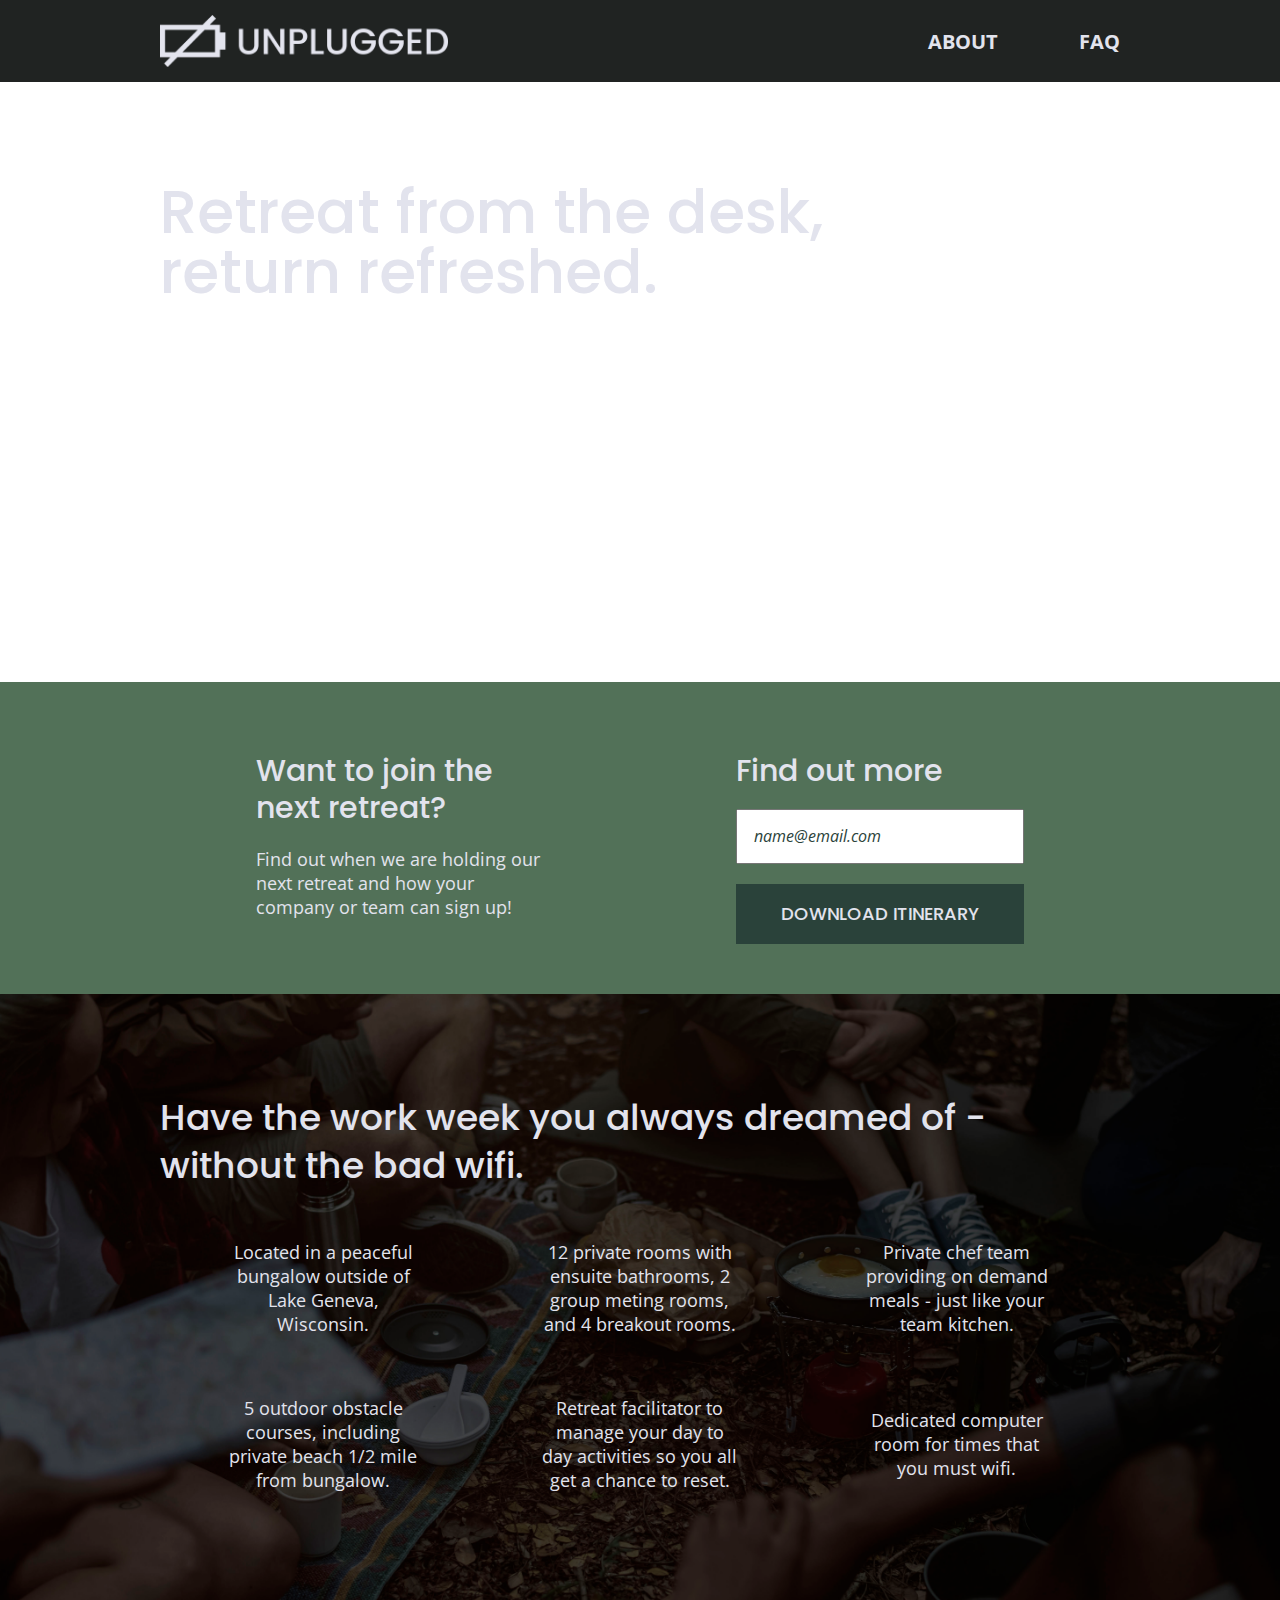
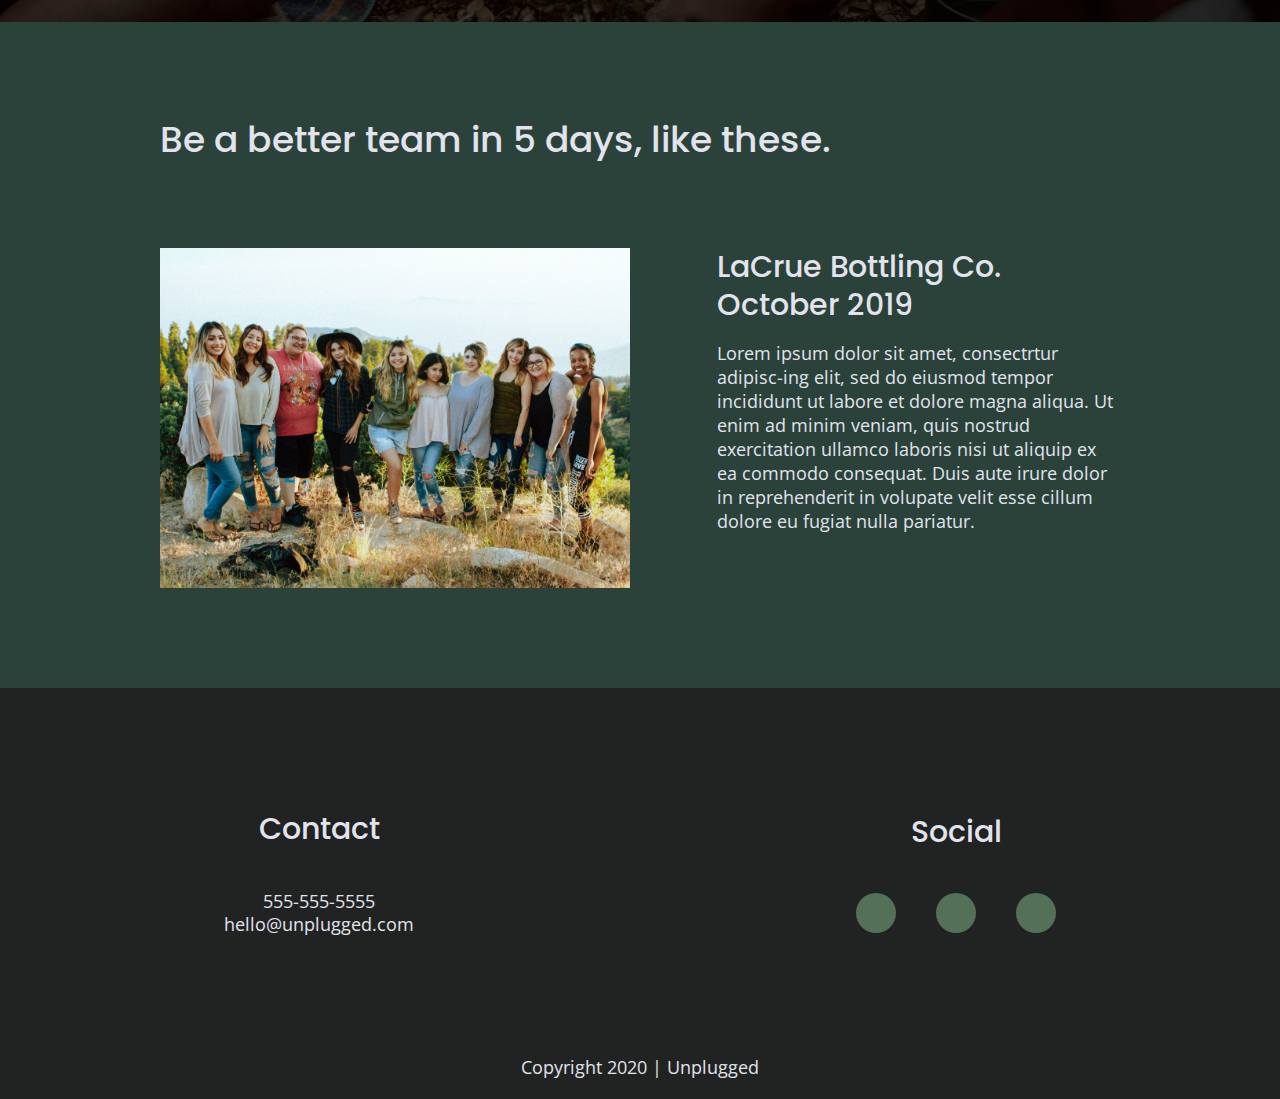
==== commit 69aeb431: "Added final styles to main css file and re-ordered the nav in all three html files" ====
--- a/index.html
+++ b/index.html
@@ -23,6 +23,9 @@
   
   <!-- Google Fonts -->
   <link href="https://fonts.googleapis.com/css?family=Open+Sans:400,700|Poppins:500,700" rel="stylesheet">
+  <!-- FontAwesome CDN version 5.5 -->
+  <link rel="stylesheet" href="https://use.fontawesome.com/releases/v5.5.0/css/all.css" integrity="sha384-B4dIYHKNBt8Bc12p+WXckhzcICo0wtJAoU8YZTY5qE0Id1GSseTk6S+L3BlXeVIU" crossorigin="anonymous">
+
 </head>
 
 <body>
@@ -39,8 +42,8 @@
       
       <nav>
         <ul>
+          <li><a href="about/index.html" target="_blank">About</a></li>
           <li><a href="faq/index.html" target="_blank">FAQ</a></li>
-          <li><a href="about/index.html" target="_blank">About</a></li>
         </ul>
       </nav>
 
@@ -76,32 +79,42 @@
         <h2>Have the work week you always dreamed of - without the bad wifi.</h2>  
         <div class="features-items">
           <article>
-            <p class="fontawesome-icon"></p>
+            <p class="fontawesome-icon">
+              <i class="fas fa-campground"></i>
+            </p>
             <p class="features-item-description">Located in a peaceful bungalow outside of Lake Geneva, Wisconsin.</p>
           </article>
 
           <article>
-            <p class="fontawesome-icon"></p>
+            <p class="fontawesome-icon">
+              <i class="fas fa-bed"></i>
+            </p>
             <p class="features-item-description">12 private rooms with ensuite bathrooms, 2 group meting rooms, and 4 breakout rooms.</p>
           </article>
 
           <article>
-            <p class="fontawesome-icon"></p>
+            <p class="fontawesome-icon">
+              <i class="fas fa-utensils"></i>
+            </p>
             <p class="features-item-description">Private chef team providing on demand meals - just like your team kitchen.</p>
           </article>
 
           <article>
-            <p class="fontawesome-icon"></p>
+            <p class="fontawesome-icon">
+              <i class="fas fa-shoe-prints"></i>
+            </p>
             <p class="features-item-description">5 outdoor obstacle courses, including private beach 1/2 mile from bungalow.</p>
           </article>
 
           <article>
-            <p class="fontawesome-icon"></p>
+            <p class="fontawesome-icon">
+              <i class="fas fa-smile"></i>
+            </p>
             <p class="features-item-description">Retreat facilitator to manage your day to day activities so you all get a chance to reset.</p>
           </article>
 
           <article>
-            <p class="fontawesome-icon"></p>
+            <p class="fontawesome-icon"><i class="fas fa-wifi"></i></p>
             <p class="features-item-description">Dedicated computer room for times that you must wifi.</p>
           </article>
         </div>
@@ -142,13 +155,13 @@
           
           <div class="social-icons">
             <p>
-              <a href="https://www.facebook.com/Skillcrush/" target="_blank"></a>
+              <a href="https://www.facebook.com/Skillcrush/" target="_blank"><i class="fab fa-facebook-f"></i></a>
             </p>
             <p>
-              <a href="https://twitter.com/Skillcrush" target="_blank"></a>
+              <a href="https://twitter.com/Skillcrush" target="_blank"><i class="fab fa-twitter"></i></a>
             </p>
             <p>
-              <a href="https://www.instagram.com/skillcrush/" target="_blank"></a>
+              <a href="https://www.instagram.com/skillcrush/" target="_blank"><i class="fab fa-instagram"></i></a>
             </p>
           </div>  
         </div> <!-- "social" class ends here --> 
--- a/css/main.css
+++ b/css/main.css
@@ -103,6 +103,8 @@
 ul, 
 ol {
   list-style-type: none;
+  margin: 0;
+  padding: 0;
 }
  
 a {
@@ -114,6 +116,7 @@
   font-family: 'Poppins', sans-serif;
   font-size: 1.875em;
   font-weight: 500;
+  margin: 0;
 }
  
 h3, 
@@ -144,7 +147,7 @@
 .content-wrapper {
   width: 90%;
   margin: 50px 0;
-  }
+}
 
 /*-- Base Header & Footer Styles --*/
 
@@ -169,11 +172,11 @@
 }
 
 header figure {
+  align-items: center;
+  display: flex;
+  flex-flow: row wrap;
+  justify-content: center;
   width: 60%;
-  display: flex;
-  justify-content: center;
-  align-items: center;
-  flex-flow: row wrap;
 }
 
 .header-divider {
@@ -230,8 +233,16 @@
 
 footer .social-icons p {
   align-items: center;
-  display: flex;
-  justify-content: center;
+  background-color: #527158;
+  border-radius: 50%;
+  display: flex;
+  height: 40px;
+  justify-content: center;
+  width: 40px;
+}
+
+footer .social-icons p i {
+  font-size: 1.3125em;
 }
 
 footer .copyright {
@@ -246,10 +257,10 @@
   background-image: url(../img/jake-melara-30679-unsplash.jpg);
   background-size: cover;
   background-position: center;
+  display: flex;
+  flex-flow: row wrap;
+  justify-content: center;
   min-height: 500px;
-  display: flex;
-  flex-flow: row wrap;
-  justify-content: center;
 }
 
 .hero-area h1 {
@@ -275,32 +286,32 @@
 
 input[type=text] {
   box-sizing: border-box;
-  width: 100%;
   color: #2a423a;
   font-style: italic;
   padding: 1em;
+  width: 100%;
 }
 
 input[type=button] {
-  width: 100%;
+  background-color: #2a423a;
+  border: none;
+  color: #e2e3ed;
+  font-family: 'Poppins', Helvetica, Arial, sans-serif;
+  font-size: 1.125em;
+  font-weight: 500;
+  margin-top: 20px;
   padding: 20px 0;
-  margin-top: 20px;
-  background-color: #2a423a;
-  font-family: 'Poppins', Helvetica, Arial, sans-serif;
-  font-weight: 500;
-  font-size: 1.125em;
-  color: #e2e3ed;
-  border: none;
   text-align: center;
   text-transform: uppercase;
+  width: 100%;
 }
 
 /* Features */
 
 .features {
   background-image: url(../img/rawpixel-800820-unsplash1.jpg);
+  background-position: center;
   background-size: cover;
-  background-position: center;
   display: flex;
   flex-flow: row wrap;
   justify-content: center;
@@ -322,6 +333,11 @@
   justify-content: center;
 }
 
+.features i {
+	font-size: 3.75em;
+  margin-bottom: 40px;
+}
+
 .features p {
   margin: 0;
   text-align: center;
@@ -332,13 +348,13 @@
 .reviews {
   background-color: #2a423a;
   display: flex;
-  justify-content: center;
-  flex-flow: row wrap;
+  flex-flow: row wrap;
+  justify-content: center;
 }
 
 .reviews h2 {
-  margin-bottom: 40px;
   line-height: 1;
+  margin-bottom: 40px; 
 }
 
 .reviews h3 {
@@ -356,6 +372,22 @@
   display: flex;
   flex-flow: row wrap;
   justify-content: center;
+}
+
+.map figure {
+  height: 0; 
+  overflow: hidden;
+  padding-bottom: 58%; 
+  position: relative;
+  width: 100%;
+}
+
+.map iframe {
+  height: 100%;
+  left: 0; 
+  position: absolute; 
+  top: 0; 
+  width: 100%;
 }
 
 .contact-section {
@@ -531,7 +563,6 @@
 
   header nav ul {
     justify-content: space-between;
-    padding-left: 10px;
   }
 
   .header-divider {
@@ -582,6 +613,10 @@
     width: 62%;
   }
 
+  .features i {
+    margin-bottom: 30px;
+  }
+
   /* Reviews */
   .reviews article {
     display: flex;
@@ -628,6 +663,11 @@
     line-height: 1.285;
   }
 
+  footer .social-icons {
+    width: 12.5em;
+    justify-content: space-between;
+  }
+
   footer .copyright {
     width: 100%;
   }
@@ -637,9 +677,9 @@
   ========================================================================== */
 
   .mission-content {
+    align-items: center;
     display: flex;
     justify-content: space-between;
-    align-items: center;
     padding-top: 20px
   }
   
@@ -647,14 +687,18 @@
     width: 45%;
   }
   
+  .map figure {
+    padding-bottom: 45.5%;
+  } 
+
   .contact-section .content-wrapper h2 {
     width: 80%;
   }
   
   .contact-content {
+    align-items: flex-start;
     display: flex;
     justify-content: space-between;
-    align-items: flex-start;
   }
 
   .contact-content h4 {
@@ -679,8 +723,8 @@
 
   .faq h4,
   .faq p {
-      font-size: .875em;
-      line-height: 1.125;
+    font-size: .875em;
+    line-height: 1.125;
   }
 
 }
@@ -688,7 +732,8 @@
 
 @media only screen and (min-width: 1200px) {
   /* Desktop Style here */
-  
+  /* General styles */
+
   header {
     padding: 15px 0;
   }
@@ -741,12 +786,12 @@
   }
   
   /* Reviews */
+  .reviews h2 {
+    padding-bottom: 50px;
+  }
+
   .reviews article div {
     width: 42%;
-  }
-
-  .reviews h2 {
-    padding-bottom: 50px;
   }
 
   footer h4 {
@@ -759,9 +804,14 @@
 
   .mission h2,
   .contact-section .content-wrapper h2 {
+    font-size: 3em;
     width: 95%;
   }
 
+  .map figure {
+    padding-bottom: 37.5%;
+  }
+  
   .contact-content h4 {
     font-size: 1.875em;
   }
@@ -770,6 +820,7 @@
   FAQ Page
   ========================================================================== */
   .faq h2 {
+    font-size: 3em;
     width: 100%;
   }
 
